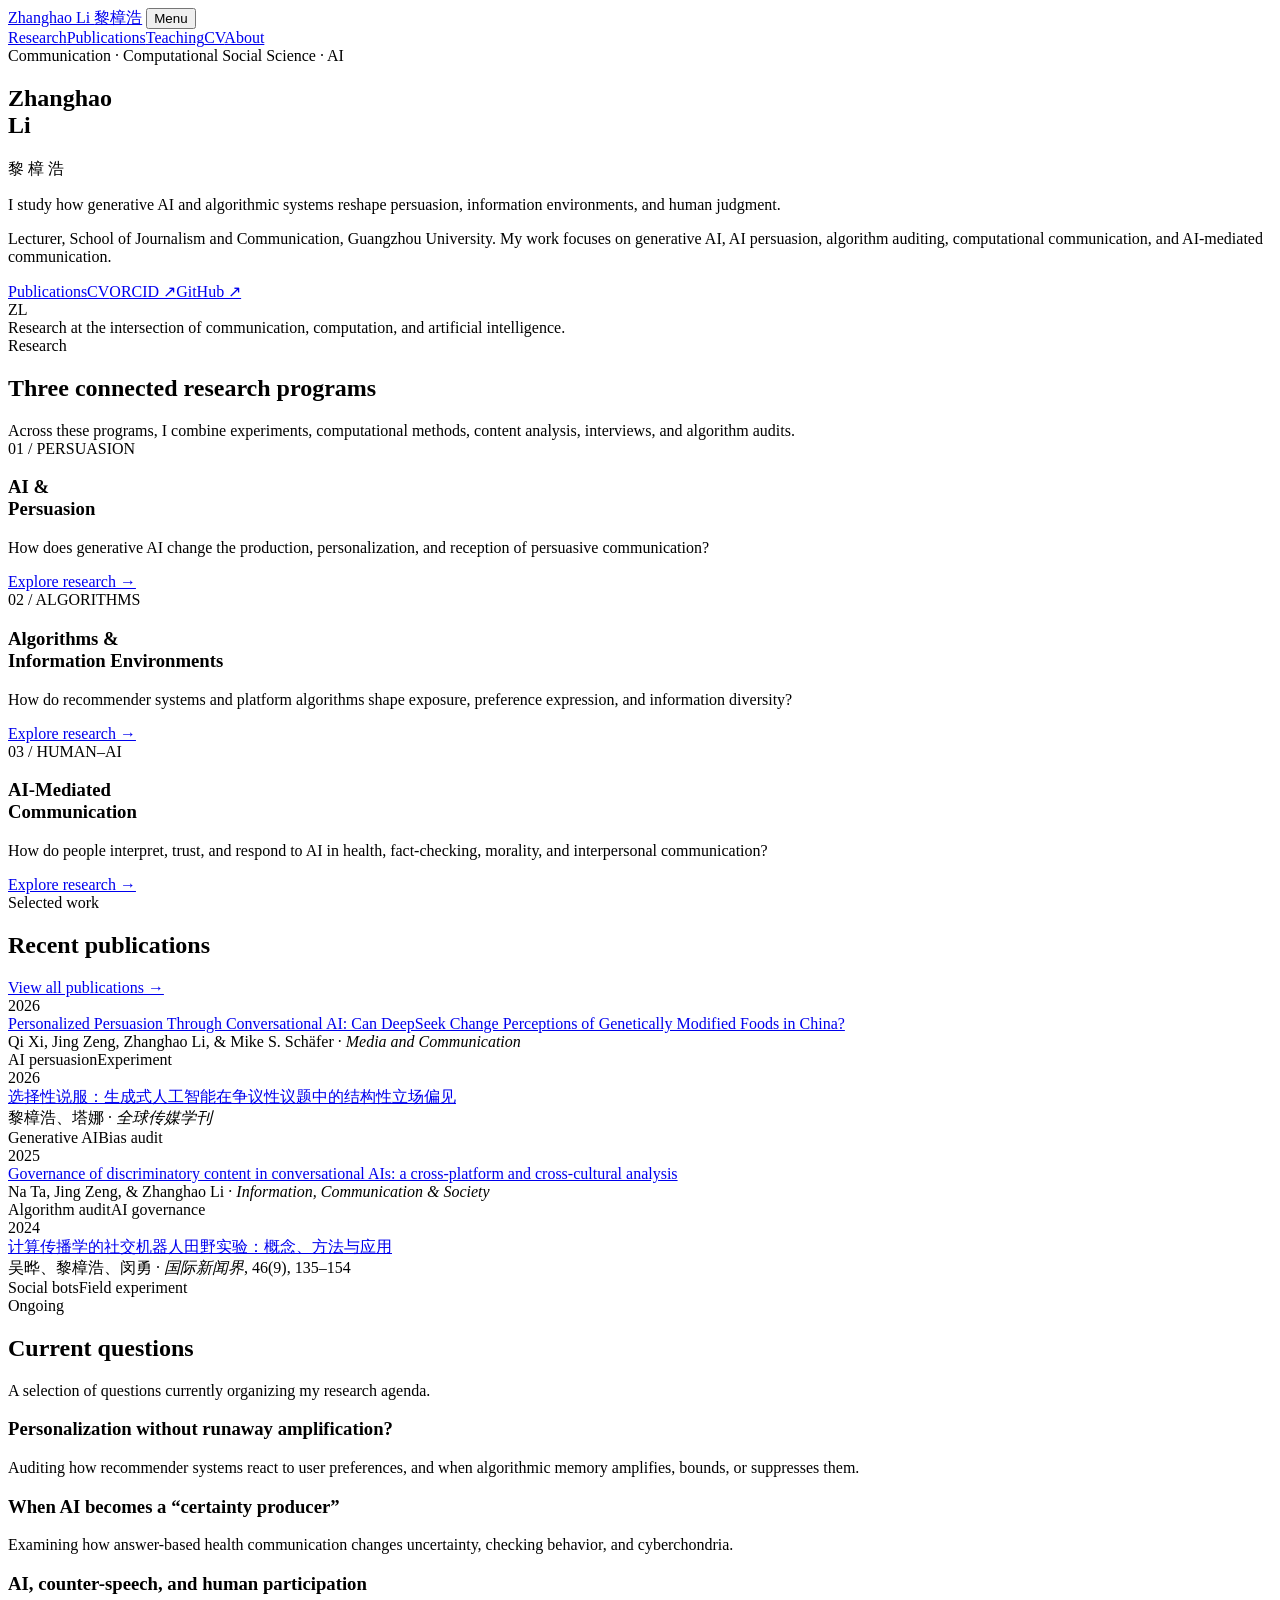
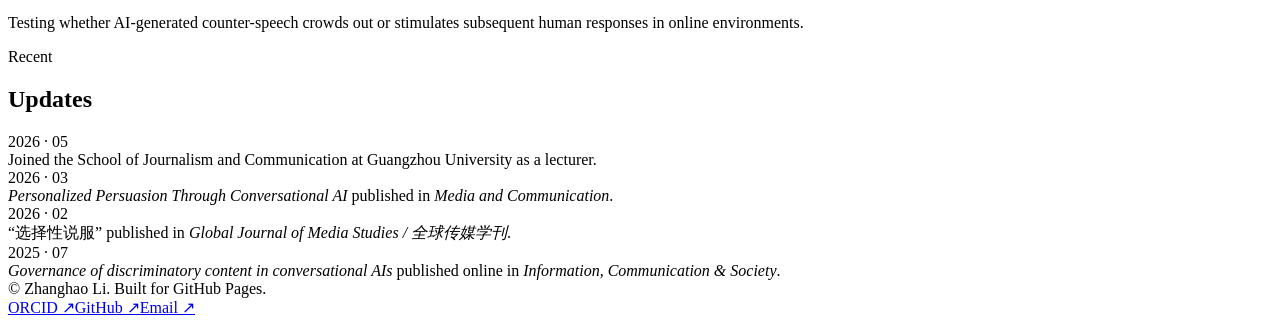
==== index.html @ 9ec62790 "Add academic website homepage" ====
<!doctype html>
<html lang="en">
<head>
  <meta charset="utf-8">
  <meta name="viewport" content="width=device-width, initial-scale=1">
  <title>Zhanghao Li · 黎樟浩</title>
  <meta name="description" content="Zhanghao Li is a communication researcher studying generative AI, AI persuasion, algorithm auditing, and computational communication.">
  <meta name="theme-color" content="#f7f7f4">
  <meta property="og:title" content="Zhanghao Li · 黎樟浩">
  <meta property="og:description" content="Zhanghao Li is a communication researcher studying generative AI, AI persuasion, algorithm auditing, and computational communication.">
  <meta property="og:type" content="website">
  <link rel="stylesheet" href="assets/css/styles.css">
</head>
<body>
<header class="site-header">
  <div class="wrap nav">
    <a class="brand" href="index.html">Zhanghao Li <span>黎樟浩</span></a>
    <button class="menu-btn" aria-label="Toggle navigation" aria-expanded="false">Menu</button>
    <nav class="nav-links" aria-label="Primary">
      <a href="research.html">Research</a><a href="publications.html">Publications</a><a href="teaching.html">Teaching</a><a href="cv.html">CV</a><a href="about.html">About</a>
    </nav>
  </div>
</header>
<main>
<section class="hero"><div class="wrap hero-grid"><div>
  <div class="eyebrow">Communication · Computational Social Science · AI</div>
  <h1>Zhanghao<br>Li</h1><div class="zh-name">黎 樟 浩</div>
  <p class="lead">I study how generative AI and algorithmic systems reshape persuasion, information environments, and human judgment.</p>
  <p class="role">Lecturer, School of Journalism and Communication, Guangzhou University. My work focuses on generative AI, AI persuasion, algorithm auditing, computational communication, and AI-mediated communication.</p>
  <div class="link-row"><a class="pill" href="publications.html">Publications</a><a class="pill" href="cv.html">CV</a><a class="pill" href="https://orcid.org/0000-0003-4602-6380" target="_blank" rel="noreferrer">ORCID ↗</a><a class="pill" href="https://github.com/Haoziworkshop" target="_blank" rel="noreferrer">GitHub ↗</a></div>
</div><aside class="hero-mark"><div class="monogram">ZL</div><div class="mark-copy">Research at the intersection of communication, computation, and artificial intelligence.</div></aside></div></section>
<section class="section"><div class="wrap"><div class="section-head"><div><div class="section-kicker">Research</div><h2 class="section-title">Three connected research programs</h2></div><div class="section-note">Across these programs, I combine experiments, computational methods, content analysis, interviews, and algorithm audits.</div></div><div class="research-grid">
<article class="research-card"><div><div class="index-no">01 / PERSUASION</div><h3 class="card-title">AI &amp;<br>Persuasion</h3><p class="card-copy">How does generative AI change the production, personalization, and reception of persuasive communication?</p></div><a class="card-link" href="research.html#persuasion">Explore research →</a></article>
<article class="research-card"><div><div class="index-no">02 / ALGORITHMS</div><h3 class="card-title">Algorithms &amp;<br>Information Environments</h3><p class="card-copy">How do recommender systems and platform algorithms shape exposure, preference expression, and information diversity?</p></div><a class="card-link" href="research.html#algorithms">Explore research →</a></article>
<article class="research-card"><div><div class="index-no">03 / HUMAN–AI</div><h3 class="card-title">AI-Mediated<br>Communication</h3><p class="card-copy">How do people interpret, trust, and respond to AI in health, fact-checking, morality, and interpersonal communication?</p></div><a class="card-link" href="research.html#mediated">Explore research →</a></article>
</div></div></section>
<section class="section"><div class="wrap"><div class="section-head"><div><div class="section-kicker">Selected work</div><h2 class="section-title">Recent publications</h2></div><div class="section-note"><a href="publications.html">View all publications →</a></div></div><div class="work-list">
<article class="work"><div class="work-year">2026</div><div><div class="work-title"><a href="https://doi.org/10.17645/mac.11451" target="_blank">Personalized Persuasion Through Conversational AI: Can DeepSeek Change Perceptions of Genetically Modified Foods in China?</a></div><div class="work-meta">Qi Xi, Jing Zeng, Zhanghao Li, &amp; Mike S. Schäfer · <em>Media and Communication</em></div></div><div class="work-tags"><span class="tag">AI persuasion</span><span class="tag">Experiment</span></div></article>
<article class="work"><div class="work-year">2026</div><div><div class="work-title"><a href="https://qqcm.cbpt.cnki.net/portal/journal/portal/client/paper/7718fe0fb65c2b8db8fb13fd65b1b55a" target="_blank">选择性说服：生成式人工智能在争议性议题中的结构性立场偏见</a></div><div class="work-meta">黎樟浩、塔娜 · <em>全球传媒学刊</em></div></div><div class="work-tags"><span class="tag">Generative AI</span><span class="tag">Bias audit</span></div></article>
<article class="work"><div class="work-year">2025</div><div><div class="work-title"><a href="https://doi.org/10.1080/1369118X.2025.2537803" target="_blank">Governance of discriminatory content in conversational AIs: a cross-platform and cross-cultural analysis</a></div><div class="work-meta">Na Ta, Jing Zeng, &amp; Zhanghao Li · <em>Information, Communication &amp; Society</em></div></div><div class="work-tags"><span class="tag">Algorithm audit</span><span class="tag">AI governance</span></div></article>
<article class="work"><div class="work-year">2024</div><div><div class="work-title"><a href="https://cjjc.ruc.edu.cn/CN/Y2024/V46/I9/135" target="_blank">计算传播学的社交机器人田野实验：概念、方法与应用</a></div><div class="work-meta">吴晔、黎樟浩、闵勇 · <em>国际新闻界</em>, 46(9), 135–154</div></div><div class="work-tags"><span class="tag">Social bots</span><span class="tag">Field experiment</span></div></article>
</div></div></section>
<section class="section"><div class="wrap"><div class="section-head"><div><div class="section-kicker">Ongoing</div><h2 class="section-title">Current questions</h2></div><div class="section-note">A selection of questions currently organizing my research agenda.</div></div><div class="project-grid">
<article class="project"><h3>Personalization without runaway amplification?</h3><p>Auditing how recommender systems react to user preferences, and when algorithmic memory amplifies, bounds, or suppresses them.</p></article><article class="project"><h3>When AI becomes a “certainty producer”</h3><p>Examining how answer-based health communication changes uncertainty, checking behavior, and cyberchondria.</p></article><article class="project"><h3>AI, counter-speech, and human participation</h3><p>Testing whether AI-generated counter-speech crowds out or stimulates subsequent human responses in online environments.</p></article>
</div></div></section>
<section class="section"><div class="wrap"><div class="section-head"><div><div class="section-kicker">Recent</div><h2 class="section-title">Updates</h2></div></div><div class="news-list"><div class="news-item"><div class="news-date">2026 · 05</div><div class="news-copy">Joined the School of Journalism and Communication at Guangzhou University as a lecturer.</div></div><div class="news-item"><div class="news-date">2026 · 03</div><div class="news-copy"><em>Personalized Persuasion Through Conversational AI</em> published in <em>Media and Communication</em>.</div></div><div class="news-item"><div class="news-date">2026 · 02</div><div class="news-copy">“选择性说服” published in <em>Global Journal of Media Studies / 全球传媒学刊</em>.</div></div><div class="news-item"><div class="news-date">2025 · 07</div><div class="news-copy"><em>Governance of discriminatory content in conversational AIs</em> published online in <em>Information, Communication &amp; Society</em>.</div></div></div></div></section>
</main>
<footer class="site-footer"><div class="wrap footer-row"><div>© <span data-year></span> Zhanghao Li. Built for GitHub Pages.</div><div class="footer-links"><a href="https://orcid.org/0000-0003-4602-6380" target="_blank">ORCID ↗</a><a href="https://github.com/Haoziworkshop" target="_blank">GitHub ↗</a><a href="mailto:lizhanghao.comm@gmail.com">Email ↗</a></div></div></footer>
<script src="assets/js/main.js"></script>
</body></html>
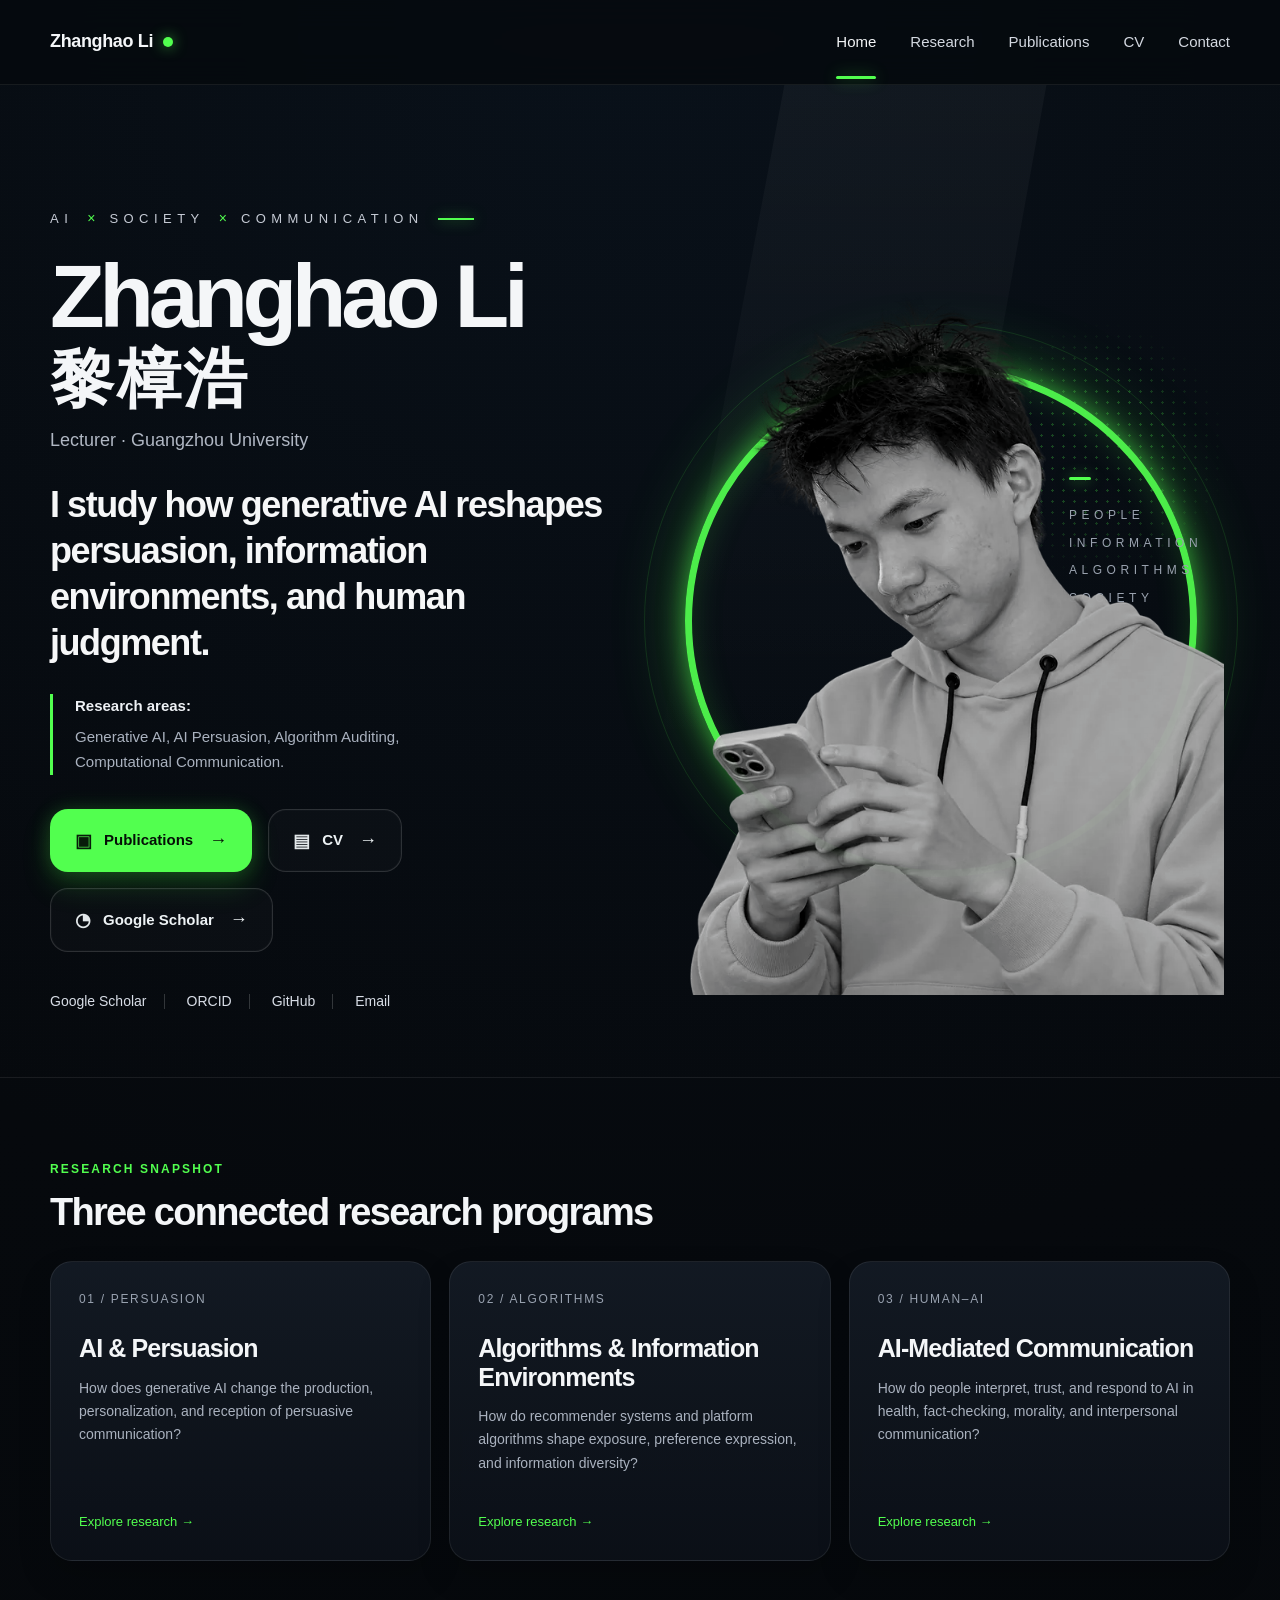
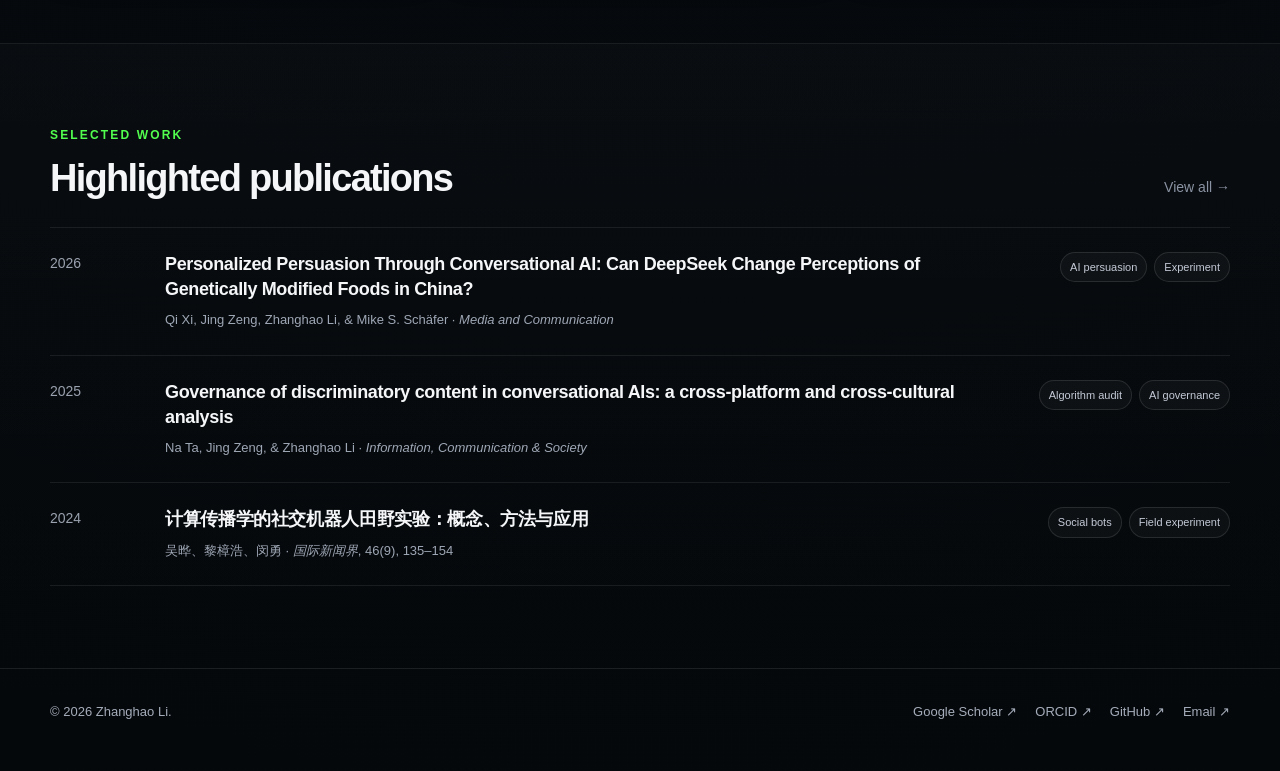
==== commit b0c50ae4: "Update homepage with dark academic UI" ====
--- a/index.html
+++ b/index.html
@@ -5,46 +5,135 @@
   <meta name="viewport" content="width=device-width, initial-scale=1">
   <title>Zhanghao Li · 黎樟浩</title>
   <meta name="description" content="Zhanghao Li is a communication researcher studying generative AI, AI persuasion, algorithm auditing, and computational communication.">
-  <meta name="theme-color" content="#f7f7f4">
+  <meta name="theme-color" content="#06090d">
   <meta property="og:title" content="Zhanghao Li · 黎樟浩">
   <meta property="og:description" content="Zhanghao Li is a communication researcher studying generative AI, AI persuasion, algorithm auditing, and computational communication.">
   <meta property="og:type" content="website">
   <link rel="stylesheet" href="assets/css/styles.css">
 </head>
 <body>
-<header class="site-header">
+<header class="site-header landing-header">
   <div class="wrap nav">
-    <a class="brand" href="index.html">Zhanghao Li <span>黎樟浩</span></a>
+    <a class="brand" href="index.html">Zhanghao Li <span class="green-dot"></span></a>
     <button class="menu-btn" aria-label="Toggle navigation" aria-expanded="false">Menu</button>
     <nav class="nav-links" aria-label="Primary">
-      <a href="research.html">Research</a><a href="publications.html">Publications</a><a href="teaching.html">Teaching</a><a href="cv.html">CV</a><a href="about.html">About</a>
+      <a class="active" href="index.html">Home</a>
+      <a href="research.html">Research</a>
+      <a href="publications.html">Publications</a>
+      <a href="cv.html">CV</a>
+      <a href="about.html">Contact</a>
     </nav>
   </div>
 </header>
+
 <main>
-<section class="hero"><div class="wrap hero-grid"><div>
-  <div class="eyebrow">Communication · Computational Social Science · AI</div>
-  <h1>Zhanghao<br>Li</h1><div class="zh-name">黎 樟 浩</div>
-  <p class="lead">I study how generative AI and algorithmic systems reshape persuasion, information environments, and human judgment.</p>
-  <p class="role">Lecturer, School of Journalism and Communication, Guangzhou University. My work focuses on generative AI, AI persuasion, algorithm auditing, computational communication, and AI-mediated communication.</p>
-  <div class="link-row"><a class="pill" href="publications.html">Publications</a><a class="pill" href="cv.html">CV</a><a class="pill" href="https://orcid.org/0000-0003-4602-6380" target="_blank" rel="noreferrer">ORCID ↗</a><a class="pill" href="https://github.com/Haoziworkshop" target="_blank" rel="noreferrer">GitHub ↗</a></div>
-</div><aside class="hero-mark"><div class="monogram">ZL</div><div class="mark-copy">Research at the intersection of communication, computation, and artificial intelligence.</div></aside></div></section>
-<section class="section"><div class="wrap"><div class="section-head"><div><div class="section-kicker">Research</div><h2 class="section-title">Three connected research programs</h2></div><div class="section-note">Across these programs, I combine experiments, computational methods, content analysis, interviews, and algorithm audits.</div></div><div class="research-grid">
-<article class="research-card"><div><div class="index-no">01 / PERSUASION</div><h3 class="card-title">AI &amp;<br>Persuasion</h3><p class="card-copy">How does generative AI change the production, personalization, and reception of persuasive communication?</p></div><a class="card-link" href="research.html#persuasion">Explore research →</a></article>
-<article class="research-card"><div><div class="index-no">02 / ALGORITHMS</div><h3 class="card-title">Algorithms &amp;<br>Information Environments</h3><p class="card-copy">How do recommender systems and platform algorithms shape exposure, preference expression, and information diversity?</p></div><a class="card-link" href="research.html#algorithms">Explore research →</a></article>
-<article class="research-card"><div><div class="index-no">03 / HUMAN–AI</div><h3 class="card-title">AI-Mediated<br>Communication</h3><p class="card-copy">How do people interpret, trust, and respond to AI in health, fact-checking, morality, and interpersonal communication?</p></div><a class="card-link" href="research.html#mediated">Explore research →</a></article>
-</div></div></section>
-<section class="section"><div class="wrap"><div class="section-head"><div><div class="section-kicker">Selected work</div><h2 class="section-title">Recent publications</h2></div><div class="section-note"><a href="publications.html">View all publications →</a></div></div><div class="work-list">
-<article class="work"><div class="work-year">2026</div><div><div class="work-title"><a href="https://doi.org/10.17645/mac.11451" target="_blank">Personalized Persuasion Through Conversational AI: Can DeepSeek Change Perceptions of Genetically Modified Foods in China?</a></div><div class="work-meta">Qi Xi, Jing Zeng, Zhanghao Li, &amp; Mike S. Schäfer · <em>Media and Communication</em></div></div><div class="work-tags"><span class="tag">AI persuasion</span><span class="tag">Experiment</span></div></article>
-<article class="work"><div class="work-year">2026</div><div><div class="work-title"><a href="https://qqcm.cbpt.cnki.net/portal/journal/portal/client/paper/7718fe0fb65c2b8db8fb13fd65b1b55a" target="_blank">选择性说服：生成式人工智能在争议性议题中的结构性立场偏见</a></div><div class="work-meta">黎樟浩、塔娜 · <em>全球传媒学刊</em></div></div><div class="work-tags"><span class="tag">Generative AI</span><span class="tag">Bias audit</span></div></article>
-<article class="work"><div class="work-year">2025</div><div><div class="work-title"><a href="https://doi.org/10.1080/1369118X.2025.2537803" target="_blank">Governance of discriminatory content in conversational AIs: a cross-platform and cross-cultural analysis</a></div><div class="work-meta">Na Ta, Jing Zeng, &amp; Zhanghao Li · <em>Information, Communication &amp; Society</em></div></div><div class="work-tags"><span class="tag">Algorithm audit</span><span class="tag">AI governance</span></div></article>
-<article class="work"><div class="work-year">2024</div><div><div class="work-title"><a href="https://cjjc.ruc.edu.cn/CN/Y2024/V46/I9/135" target="_blank">计算传播学的社交机器人田野实验：概念、方法与应用</a></div><div class="work-meta">吴晔、黎樟浩、闵勇 · <em>国际新闻界</em>, 46(9), 135–154</div></div><div class="work-tags"><span class="tag">Social bots</span><span class="tag">Field experiment</span></div></article>
-</div></div></section>
-<section class="section"><div class="wrap"><div class="section-head"><div><div class="section-kicker">Ongoing</div><h2 class="section-title">Current questions</h2></div><div class="section-note">A selection of questions currently organizing my research agenda.</div></div><div class="project-grid">
-<article class="project"><h3>Personalization without runaway amplification?</h3><p>Auditing how recommender systems react to user preferences, and when algorithmic memory amplifies, bounds, or suppresses them.</p></article><article class="project"><h3>When AI becomes a “certainty producer”</h3><p>Examining how answer-based health communication changes uncertainty, checking behavior, and cyberchondria.</p></article><article class="project"><h3>AI, counter-speech, and human participation</h3><p>Testing whether AI-generated counter-speech crowds out or stimulates subsequent human responses in online environments.</p></article>
-</div></div></section>
-<section class="section"><div class="wrap"><div class="section-head"><div><div class="section-kicker">Recent</div><h2 class="section-title">Updates</h2></div></div><div class="news-list"><div class="news-item"><div class="news-date">2026 · 05</div><div class="news-copy">Joined the School of Journalism and Communication at Guangzhou University as a lecturer.</div></div><div class="news-item"><div class="news-date">2026 · 03</div><div class="news-copy"><em>Personalized Persuasion Through Conversational AI</em> published in <em>Media and Communication</em>.</div></div><div class="news-item"><div class="news-date">2026 · 02</div><div class="news-copy">“选择性说服” published in <em>Global Journal of Media Studies / 全球传媒学刊</em>.</div></div><div class="news-item"><div class="news-date">2025 · 07</div><div class="news-copy"><em>Governance of discriminatory content in conversational AIs</em> published online in <em>Information, Communication &amp; Society</em>.</div></div></div></div></section>
+  <section class="hero-landing">
+    <div class="hero-noise"></div>
+    <div class="hero-shape"></div>
+    <div class="hero-grid wrap">
+      <div class="hero-copy">
+        <div class="hero-kicker">AI <span>×</span> SOCIETY <span>×</span> COMMUNICATION</div>
+        <h1>Zhanghao Li</h1>
+        <div class="hero-zh">黎樟浩</div>
+        <div class="hero-role">Lecturer · Guangzhou University</div>
+        <p class="hero-statement">I study how generative AI reshapes persuasion, information environments, and human judgment.</p>
+        <div class="hero-focus">
+          <div class="focus-label">Research areas:</div>
+          <div class="focus-copy">Generative AI, AI Persuasion, Algorithm Auditing, <br>Computational Communication.</div>
+        </div>
+        <div class="hero-actions">
+          <a class="cta primary" href="publications.html"><span class="icon">▣</span><span>Publications</span><span class="arrow">→</span></a>
+          <a class="cta secondary" href="cv.html"><span class="icon">▤</span><span>CV</span><span class="arrow">→</span></a>
+          <a class="cta secondary" href="https://scholar.google.com/citations?user=_hVQODsAAAAJ&hl=en" target="_blank" rel="noreferrer"><span class="icon">◔</span><span>Google Scholar</span><span class="arrow">→</span></a>
+        </div>
+        <div class="hero-links">
+          <a href="https://scholar.google.com/citations?user=_hVQODsAAAAJ&hl=en" target="_blank" rel="noreferrer">Google Scholar</a>
+          <a href="https://orcid.org/0000-0003-4602-6380" target="_blank" rel="noreferrer">ORCID</a>
+          <a href="https://github.com/Haoziworkshop" target="_blank" rel="noreferrer">GitHub</a>
+          <a href="mailto:lizhanghao.comm@gmail.com">Email</a>
+        </div>
+      </div>
+      <div class="hero-visual">
+        <div class="hero-arc"></div>
+        <div class="hero-particles"></div>
+        <div class="hero-globe"></div>
+        <div class="hero-sidewords">
+          <span>PEOPLE</span>
+          <span>INFORMATION</span>
+          <span>ALGORITHMS</span>
+          <span>SOCIETY</span>
+        </div>
+        <img class="portrait" src="assets/img/portrait.svg" alt="Portrait of Zhanghao Li using a phone">
+      </div>
+    </div>
+  </section>
+
+  <section class="home-panel">
+    <div class="wrap">
+      <div class="section-head compact">
+        <div>
+          <div class="section-kicker">Research Snapshot</div>
+          <h2 class="section-title">Three connected research programs</h2>
+        </div>
+      </div>
+      <div class="research-grid dark-grid">
+        <article class="research-card dark-card">
+          <div><div class="index-no">01 / PERSUASION</div><h3 class="card-title">AI &amp; Persuasion</h3><p class="card-copy">How does generative AI change the production, personalization, and reception of persuasive communication?</p></div>
+          <a class="card-link" href="research.html#persuasion">Explore research →</a>
+        </article>
+        <article class="research-card dark-card">
+          <div><div class="index-no">02 / ALGORITHMS</div><h3 class="card-title">Algorithms &amp; Information Environments</h3><p class="card-copy">How do recommender systems and platform algorithms shape exposure, preference expression, and information diversity?</p></div>
+          <a class="card-link" href="research.html#algorithms">Explore research →</a>
+        </article>
+        <article class="research-card dark-card">
+          <div><div class="index-no">03 / HUMAN–AI</div><h3 class="card-title">AI-Mediated Communication</h3><p class="card-copy">How do people interpret, trust, and respond to AI in health, fact-checking, morality, and interpersonal communication?</p></div>
+          <a class="card-link" href="research.html#mediated">Explore research →</a>
+        </article>
+      </div>
+    </div>
+  </section>
+
+  <section class="home-panel muted-panel">
+    <div class="wrap">
+      <div class="section-head compact">
+        <div>
+          <div class="section-kicker">Selected Work</div>
+          <h2 class="section-title">Highlighted publications</h2>
+        </div>
+        <div class="section-note"><a href="publications.html">View all →</a></div>
+      </div>
+      <div class="work-list dark-list">
+        <article class="work">
+          <div class="work-year">2026</div>
+          <div><div class="work-title"><a href="https://doi.org/10.17645/mac.11451" target="_blank" rel="noreferrer">Personalized Persuasion Through Conversational AI: Can DeepSeek Change Perceptions of Genetically Modified Foods in China?</a></div><div class="work-meta">Qi Xi, Jing Zeng, Zhanghao Li, &amp; Mike S. Schäfer · <em>Media and Communication</em></div></div>
+          <div class="work-tags"><span class="tag">AI persuasion</span><span class="tag">Experiment</span></div>
+        </article>
+        <article class="work">
+          <div class="work-year">2025</div>
+          <div><div class="work-title"><a href="https://doi.org/10.1080/1369118X.2025.2537803" target="_blank" rel="noreferrer">Governance of discriminatory content in conversational AIs: a cross-platform and cross-cultural analysis</a></div><div class="work-meta">Na Ta, Jing Zeng, &amp; Zhanghao Li · <em>Information, Communication &amp; Society</em></div></div>
+          <div class="work-tags"><span class="tag">Algorithm audit</span><span class="tag">AI governance</span></div>
+        </article>
+        <article class="work">
+          <div class="work-year">2024</div>
+          <div><div class="work-title"><a href="https://cjjc.ruc.edu.cn/CN/Y2024/V46/I9/135" target="_blank" rel="noreferrer">计算传播学的社交机器人田野实验：概念、方法与应用</a></div><div class="work-meta">吴晔、黎樟浩、闵勇 · <em>国际新闻界</em>, 46(9), 135–154</div></div>
+          <div class="work-tags"><span class="tag">Social bots</span><span class="tag">Field experiment</span></div>
+        </article>
+      </div>
+    </div>
+  </section>
 </main>
-<footer class="site-footer"><div class="wrap footer-row"><div>© <span data-year></span> Zhanghao Li. Built for GitHub Pages.</div><div class="footer-links"><a href="https://orcid.org/0000-0003-4602-6380" target="_blank">ORCID ↗</a><a href="https://github.com/Haoziworkshop" target="_blank">GitHub ↗</a><a href="mailto:lizhanghao.comm@gmail.com">Email ↗</a></div></div></footer>
+
+<footer class="site-footer dark-footer">
+  <div class="wrap footer-row">
+    <div>© <span data-year></span> Zhanghao Li.</div>
+    <div class="footer-links">
+      <a href="https://scholar.google.com/citations?user=_hVQODsAAAAJ&hl=en" target="_blank" rel="noreferrer">Google Scholar ↗</a>
+      <a href="https://orcid.org/0000-0003-4602-6380" target="_blank" rel="noreferrer">ORCID ↗</a>
+      <a href="https://github.com/Haoziworkshop" target="_blank" rel="noreferrer">GitHub ↗</a>
+      <a href="mailto:lizhanghao.comm@gmail.com">Email ↗</a>
+    </div>
+  </div>
+</footer>
 <script src="assets/js/main.js"></script>
-</body></html>+</body>
+</html>
--- a/assets/css/styles.css
+++ b/assets/css/styles.css
@@ -0,0 +1,151 @@
+
+:root{
+  --bg:#06090d;
+  --bg-soft:#0b1017;
+  --panel:#0d1219;
+  --panel-2:#101722;
+  --text:#f4f6f8;
+  --muted:#8a93a3;
+  --line:rgba(255,255,255,.08);
+  --line-strong:rgba(255,255,255,.14);
+  --accent:#52ff4f;
+  --accent-soft:rgba(82,255,79,.12);
+  --max:1180px;
+  --radius:22px;
+}
+*{box-sizing:border-box}
+html{scroll-behavior:smooth}
+body{margin:0;background:radial-gradient(circle at top,#09111a 0%,#06090d 52%,#05080b 100%);color:var(--text);font-family:-apple-system,BlinkMacSystemFont,"Segoe UI",Inter,Helvetica,Arial,"PingFang SC","Hiragino Sans GB","Microsoft YaHei",sans-serif;font-size:16px;line-height:1.65;-webkit-font-smoothing:antialiased}
+a{color:inherit;text-decoration:none}
+a:hover{color:var(--accent)}
+img{max-width:100%;display:block}
+.wrap{width:min(var(--max),calc(100% - 48px));margin:0 auto}
+.site-header{position:sticky;top:0;z-index:40;background:rgba(6,9,13,.78);backdrop-filter:blur(16px);border-bottom:1px solid rgba(255,255,255,.07)}
+.nav{height:84px;display:flex;align-items:center;justify-content:space-between;gap:28px}
+.brand{font-size:18px;font-weight:750;letter-spacing:-.02em;display:inline-flex;align-items:center;gap:10px}
+.brand span{font-weight:500;color:var(--muted);margin-left:8px}
+.green-dot,.brand .green-dot{display:inline-block;width:10px;height:10px;border-radius:50%;background:var(--accent);box-shadow:0 0 14px rgba(82,255,79,.7);margin:0}
+.nav-links{display:flex;align-items:center;gap:34px;font-size:15px}
+.nav-links a{color:#d4d9e1;position:relative;padding:8px 0}
+.nav-links a:hover,.nav-links a.active{color:var(--text)}
+.nav-links a.active::after{content:"";position:absolute;left:0;right:0;bottom:-17px;height:3px;border-radius:999px;background:var(--accent);box-shadow:0 0 16px rgba(82,255,79,.45)}
+.menu-btn{display:none;background:none;border:0;color:var(--text);font:inherit;font-size:14px;padding:8px 0}
+.hero-landing{position:relative;overflow:hidden;padding:84px 0 54px;border-bottom:1px solid var(--line)}
+.hero-noise{position:absolute;inset:0;background-image:radial-gradient(rgba(255,255,255,.03) 1px, transparent 1px);background-size:3px 3px;opacity:.08;pointer-events:none}
+.hero-shape{position:absolute;top:-160px;right:16%;width:420px;height:840px;background:linear-gradient(180deg,rgba(255,255,255,.08),rgba(255,255,255,0));clip-path:polygon(38% 0,100% 0,64% 100%,0 100%);opacity:.6;pointer-events:none}
+.hero-grid{position:relative;display:grid;grid-template-columns:minmax(0,1.02fr) minmax(360px,.98fr);gap:44px;align-items:center;min-height:740px}
+.hero-copy{position:relative;z-index:2;padding:38px 0 10px}
+.hero-kicker{font-size:13px;letter-spacing:.42em;text-transform:uppercase;color:#c6cbd5;display:flex;align-items:center;gap:14px;margin-bottom:24px}
+.hero-kicker span{color:var(--accent);font-size:14px;letter-spacing:0}
+.hero-kicker::after{content:"";display:block;width:36px;height:2px;background:var(--accent);box-shadow:0 0 14px rgba(82,255,79,.6)}
+.hero-copy h1{font-size:clamp(62px,7vw,92px);line-height:.95;letter-spacing:-.06em;margin:0 0 8px;font-weight:790}
+.hero-zh{font-size:clamp(44px,5vw,68px);line-height:1.02;letter-spacing:.04em;font-weight:700;margin-bottom:14px}
+.hero-role{font-size:18px;color:#b0b7c3;margin-bottom:26px}
+.hero-statement{font-size:clamp(26px,3vw,36px);line-height:1.28;letter-spacing:-.04em;max-width:640px;margin:0 0 28px;color:#f6f7f8;font-weight:640}
+.hero-focus{border-left:3px solid var(--accent);padding:0 0 0 22px;margin-bottom:34px;max-width:620px}
+.focus-label{font-size:15px;font-weight:650;color:#eef1f5;margin-bottom:6px}
+.focus-copy{font-size:15px;color:#aab2bf}
+.hero-actions{display:flex;flex-wrap:wrap;gap:16px;margin-bottom:38px}
+.cta{display:inline-flex;align-items:center;gap:12px;padding:16px 24px;border-radius:18px;border:1px solid var(--line-strong);font-weight:640;font-size:15px;min-height:58px;background:rgba(255,255,255,.02);box-shadow:inset 0 0 0 1px rgba(255,255,255,.02)}
+.cta .icon{font-size:18px;line-height:1;color:inherit;opacity:.95}
+.cta .arrow{font-size:18px;margin-left:4px}
+.cta.primary{background:var(--accent);color:#051007;border-color:rgba(82,255,79,.32);box-shadow:0 14px 28px rgba(50,197,47,.22),0 0 20px rgba(82,255,79,.18)}
+.cta.primary:hover{color:#051007;filter:brightness(1.03)}
+.cta.secondary{color:#eef3f5}
+.cta.secondary:hover{border-color:rgba(82,255,79,.45);background:rgba(82,255,79,.06)}
+.hero-links{display:flex;flex-wrap:wrap;gap:18px;align-items:center;font-size:14px;color:#d8dde6}
+.hero-links a{position:relative;padding-right:18px;margin-right:4px}
+.hero-links a:not(:last-child)::after{content:"";position:absolute;right:0;top:4px;bottom:4px;width:1px;background:rgba(255,255,255,.18)}
+.hero-visual{position:relative;min-height:730px;display:flex;align-items:flex-end;justify-content:flex-end;padding:20px 6px 0}
+.hero-arc{position:absolute;right:6%;top:19%;width:min(40vw,540px);height:min(40vw,540px);border-radius:50%;border:7px solid rgba(82,255,79,.92);box-shadow:0 0 26px rgba(82,255,79,.55),0 0 72px rgba(82,255,79,.3),inset 0 0 32px rgba(82,255,79,.16)}
+.hero-arc::after{content:"";position:absolute;inset:-48px;border-radius:50%;border:1px solid rgba(82,255,79,.12)}
+.hero-particles{position:absolute;right:0;top:13%;width:260px;height:260px;background-image:radial-gradient(rgba(82,255,79,.88) 1.1px, transparent 1.2px);background-size:11px 11px;opacity:.28;mask-image:radial-gradient(circle at center,rgba(0,0,0,.95) 34%,rgba(0,0,0,0) 70%)}
+.hero-globe{position:absolute;left:15%;bottom:10%;width:180px;height:180px;background-image:radial-gradient(rgba(82,255,79,.85) 1.3px, transparent 1.4px);background-size:14px 14px;opacity:.18;mask-image:radial-gradient(circle at center,rgba(0,0,0,.92) 26%,rgba(0,0,0,0) 80%)}
+.hero-sidewords{position:absolute;right:5%;top:34%;display:flex;flex-direction:column;gap:8px;font-size:12px;letter-spacing:.38em;color:#9aa2af;z-index:2}
+.hero-sidewords::before{content:"";width:22px;height:3px;border-radius:999px;background:var(--accent);box-shadow:0 0 14px rgba(82,255,79,.6);margin-bottom:18px}
+.portrait{position:relative;z-index:2;width:min(100%,560px);filter:grayscale(1) contrast(1.06) brightness(.93);opacity:.98;transform:translateY(26px)}
+.home-panel{padding:82px 0;border-bottom:1px solid var(--line)}
+.muted-panel{background:linear-gradient(180deg,rgba(255,255,255,.015),rgba(255,255,255,0))}
+.section-kicker{font-size:12px;text-transform:uppercase;letter-spacing:.18em;font-weight:700;color:var(--accent);margin-bottom:12px}
+.section-head{display:flex;justify-content:space-between;gap:30px;align-items:end;margin-bottom:34px}
+.section-head.compact{margin-bottom:28px}
+.section-title{font-size:38px;line-height:1.08;letter-spacing:-.045em;margin:0}
+.section-note{max-width:460px;color:var(--muted);font-size:14px}
+.research-grid{display:grid;grid-template-columns:repeat(3,1fr);gap:18px}
+.dark-card{background:linear-gradient(180deg,rgba(19,26,36,.96),rgba(12,17,24,.9));border:1px solid rgba(255,255,255,.08);border-radius:22px;padding:28px;min-height:290px;display:flex;flex-direction:column;justify-content:space-between;box-shadow:0 16px 32px rgba(0,0,0,.18)}
+.index-no{font-size:12px;color:#99a2b0;letter-spacing:.14em}
+.card-title{font-size:25px;line-height:1.15;letter-spacing:-.035em;margin:24px 0 12px}
+.card-copy{color:#aab2bf;font-size:14px}
+.card-link{font-size:13px;margin-top:22px;color:var(--accent)}
+.work-list{border-top:1px solid var(--line)}
+.work{display:grid;grid-template-columns:85px minmax(0,1fr) 220px;gap:30px;padding:24px 0;border-bottom:1px solid var(--line);align-items:start}
+.work-year{color:#9aa2af;font-size:14px}
+.work-title{font-size:18px;line-height:1.4;font-weight:650;letter-spacing:-.02em}
+.work-title a:hover{text-decoration:underline;text-underline-offset:4px}
+.work-meta{color:#9ea7b5;font-size:13px;margin-top:7px}
+.work-tags{display:flex;justify-content:flex-end;gap:7px;flex-wrap:wrap}
+.tag{font-size:11px;border:1px solid rgba(255,255,255,.11);border-radius:999px;padding:5px 9px;color:#c3cad6;background:rgba(255,255,255,.03)}
+.site-footer{padding:32px 0 48px;color:#a5adba;font-size:13px}
+.footer-row{display:flex;justify-content:space-between;gap:30px;align-items:flex-start}
+.footer-links{display:flex;gap:18px;flex-wrap:wrap}
+.page-hero{padding:76px 0 44px;border-bottom:1px solid var(--line)}
+.page-hero h1{font-size:clamp(48px,6vw,76px);line-height:1;letter-spacing:-.05em;margin:0 0 12px}
+.page-intro{max-width:760px;color:#aeb6c2;font-size:18px}
+.section{padding:68px 0;border-bottom:1px solid var(--line)}
+.prose{max-width:860px}
+.prose h2{margin:52px 0 12px;font-size:29px;letter-spacing:-.035em}
+.prose h3{margin:28px 0 10px;font-size:20px}
+.prose p{color:#c2c8d2}
+.timeline{margin-top:28px}
+.timeline-item{display:grid;grid-template-columns:160px 1fr;gap:28px;padding:18px 0;border-top:1px solid var(--line)}
+.timeline-item strong{display:block}
+.timeline-item span{color:#9ca4b2;font-size:14px}
+.pub-year{font-size:34px;letter-spacing:-.04em;margin:52px 0 10px}
+.pub-item{padding:22px 0;border-top:1px solid var(--line)}
+.pub-title{font-weight:670;font-size:17px}
+.pub-authors,.pub-venue{color:#a5aebb;font-size:14px}
+.pub-links{margin-top:8px;display:flex;gap:14px;font-size:13px;color:var(--accent)}
+.callout{border:1px solid rgba(255,255,255,.08);background:linear-gradient(180deg,rgba(255,255,255,.03),rgba(255,255,255,.015));border-radius:22px;padding:28px;margin:30px 0;color:#d2d8e0}
+@media (max-width:1080px){
+  .hero-grid{grid-template-columns:1fr;gap:12px;min-height:auto}
+  .hero-copy{padding-top:18px}
+  .hero-visual{min-height:560px;justify-content:center;padding-top:0}
+  .hero-arc{right:auto;left:50%;transform:translateX(-50%);top:12%;width:min(62vw,460px);height:min(62vw,460px)}
+  .hero-sidewords{right:12%;top:18%}
+  .portrait{width:min(100%,460px);transform:translateY(0)}
+  .hero-particles{right:6%;top:5%}
+  .hero-globe{left:8%;bottom:8%}
+  .research-grid{grid-template-columns:1fr}
+}
+@media (max-width:900px){
+  .work{grid-template-columns:62px 1fr}
+  .work-tags{display:none}
+}
+@media (max-width:700px){
+  .wrap{width:min(100% - 30px,var(--max))}
+  .nav{height:72px}
+  .menu-btn{display:block}
+  .nav-links{display:none;position:absolute;left:0;right:0;top:72px;background:rgba(7,10,15,.98);border-bottom:1px solid var(--line);padding:18px 15px 24px;flex-direction:column;align-items:flex-start;gap:15px}
+  .nav-links.open{display:flex}
+  .nav-links a.active::after{bottom:-6px}
+  .hero-landing{padding:48px 0 34px}
+  .hero-kicker{font-size:11px;letter-spacing:.28em;gap:10px}
+  .hero-copy h1{font-size:56px}
+  .hero-zh{font-size:42px}
+  .hero-statement{font-size:22px}
+  .hero-actions{gap:12px}
+  .cta{width:100%;justify-content:space-between}
+  .hero-links{gap:12px;font-size:13px}
+  .hero-links a{padding-right:12px}
+  .hero-visual{min-height:420px}
+  .hero-arc{width:290px;height:290px;top:18%}
+  .hero-sidewords{display:none}
+  .portrait{width:min(88%,360px)}
+  .hero-particles{width:180px;height:180px}
+  .section-title{font-size:32px}
+  .section-head{display:block}
+  .section-note{margin-top:16px}
+  .work{grid-template-columns:1fr;gap:8px}
+  .timeline-item{grid-template-columns:1fr;gap:4px}
+  .footer-row{display:block}.footer-links{margin-top:18px}
+}
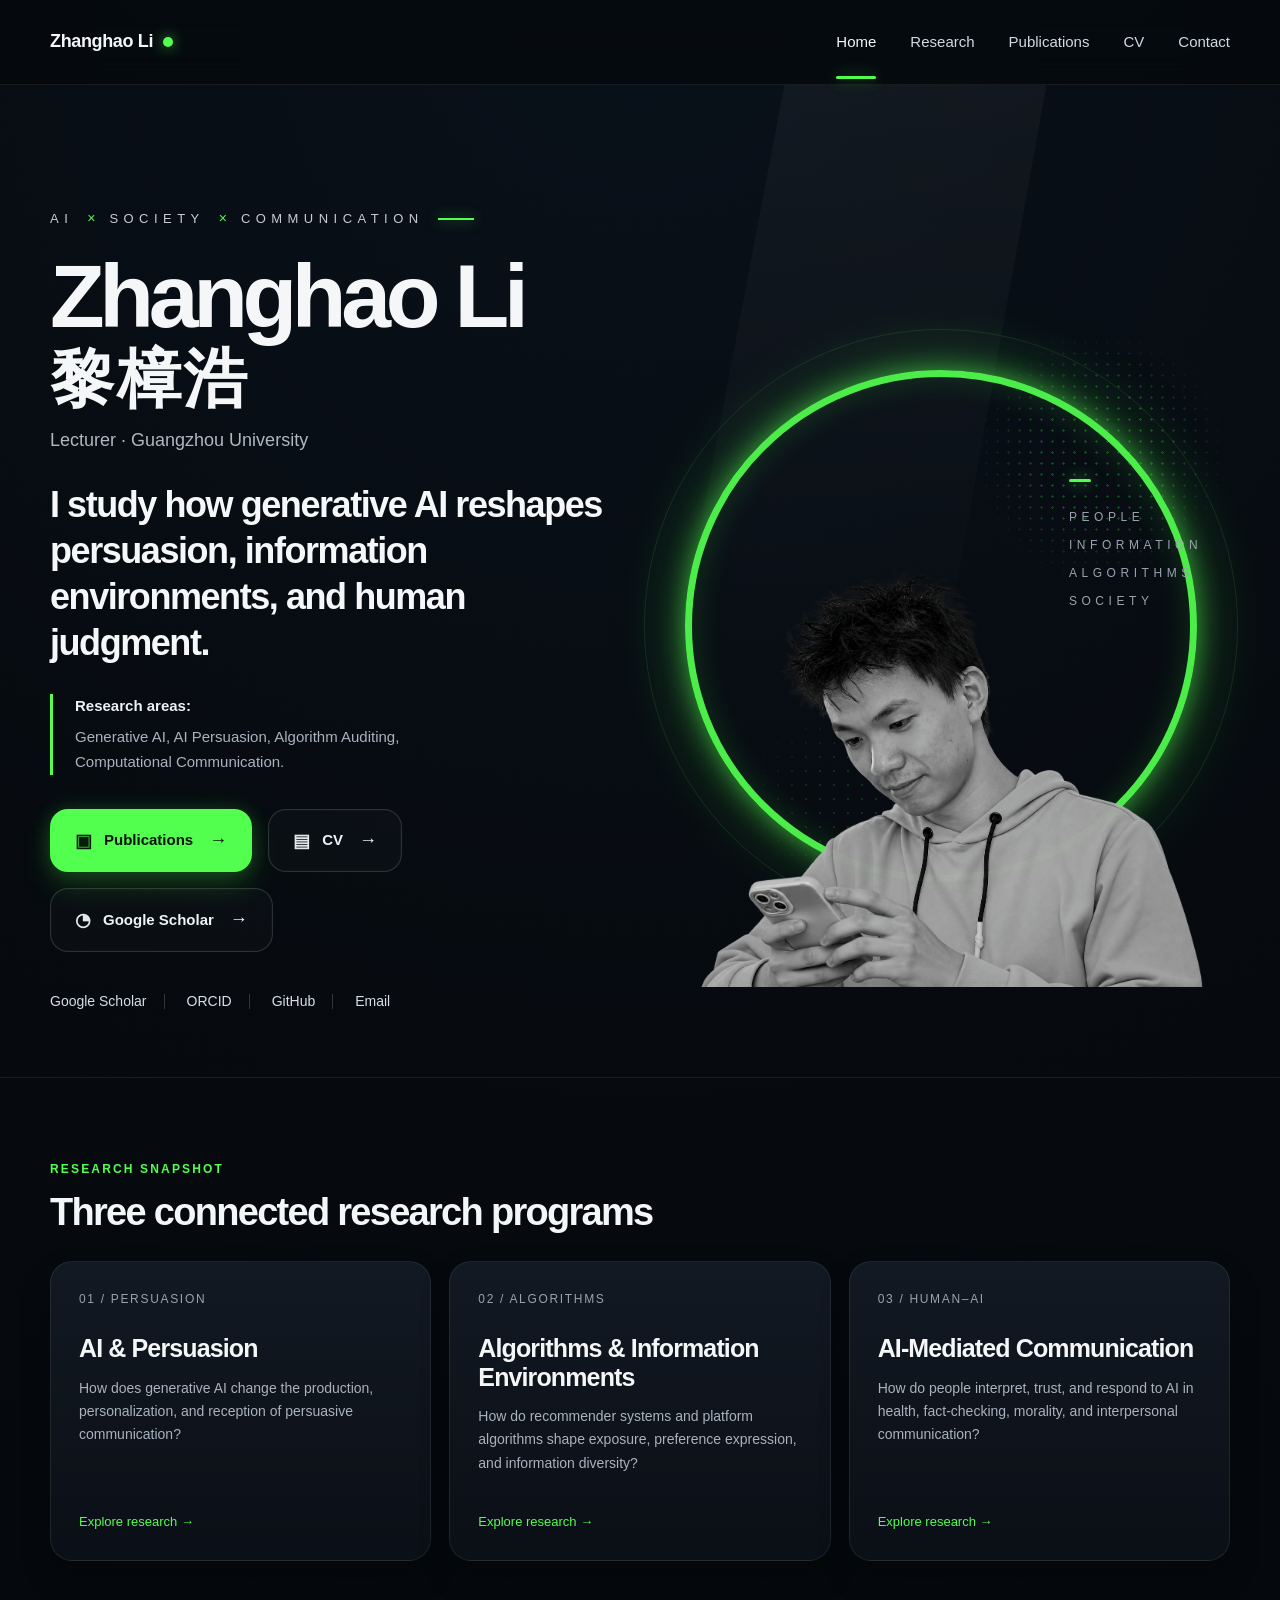
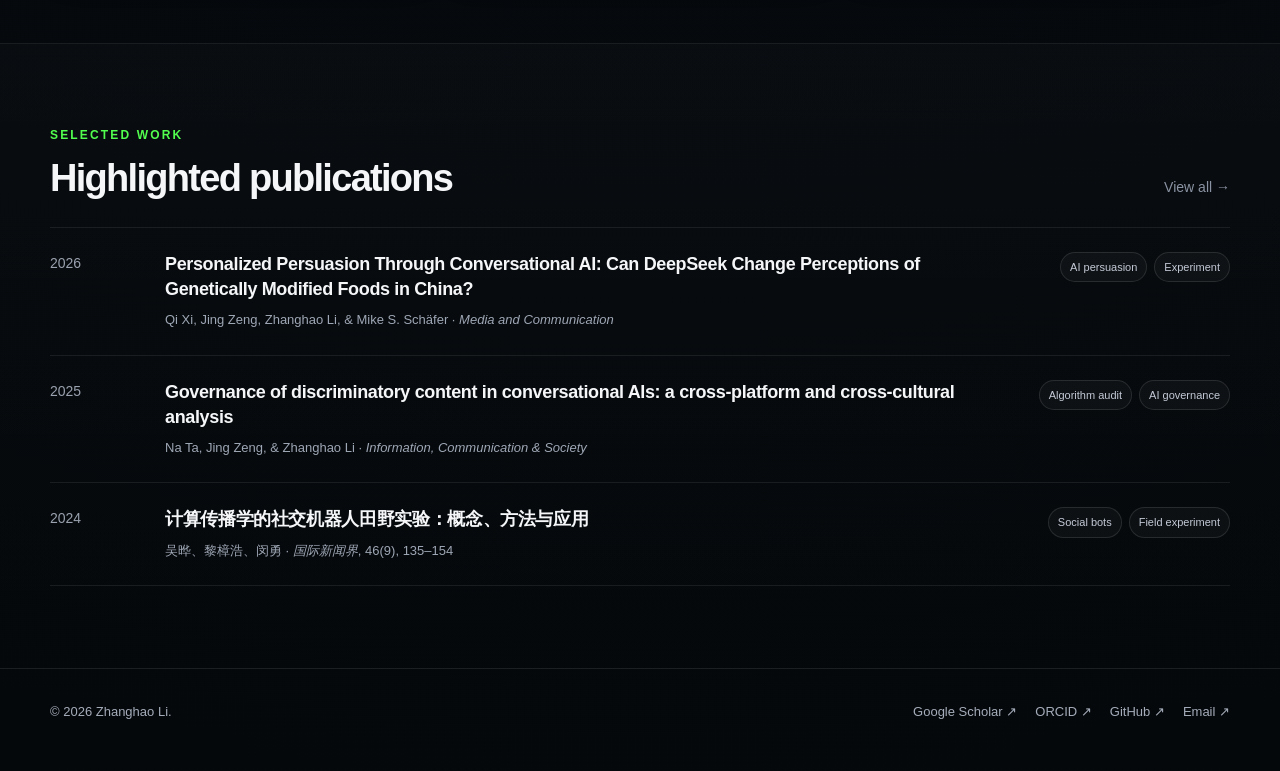
==== commit 802128d3: "Add files via upload Update index" ====
--- a/index.html
+++ b/index.html
@@ -63,7 +63,7 @@
           <span>ALGORITHMS</span>
           <span>SOCIETY</span>
         </div>
-        <img class="portrait" src="assets/img/portrait.svg" alt="Portrait of Zhanghao Li using a phone">
+        <img class="portrait" src="assets/img/portrait.png" alt="Portrait of Zhanghao Li using a phone">
       </div>
     </div>
   </section>
